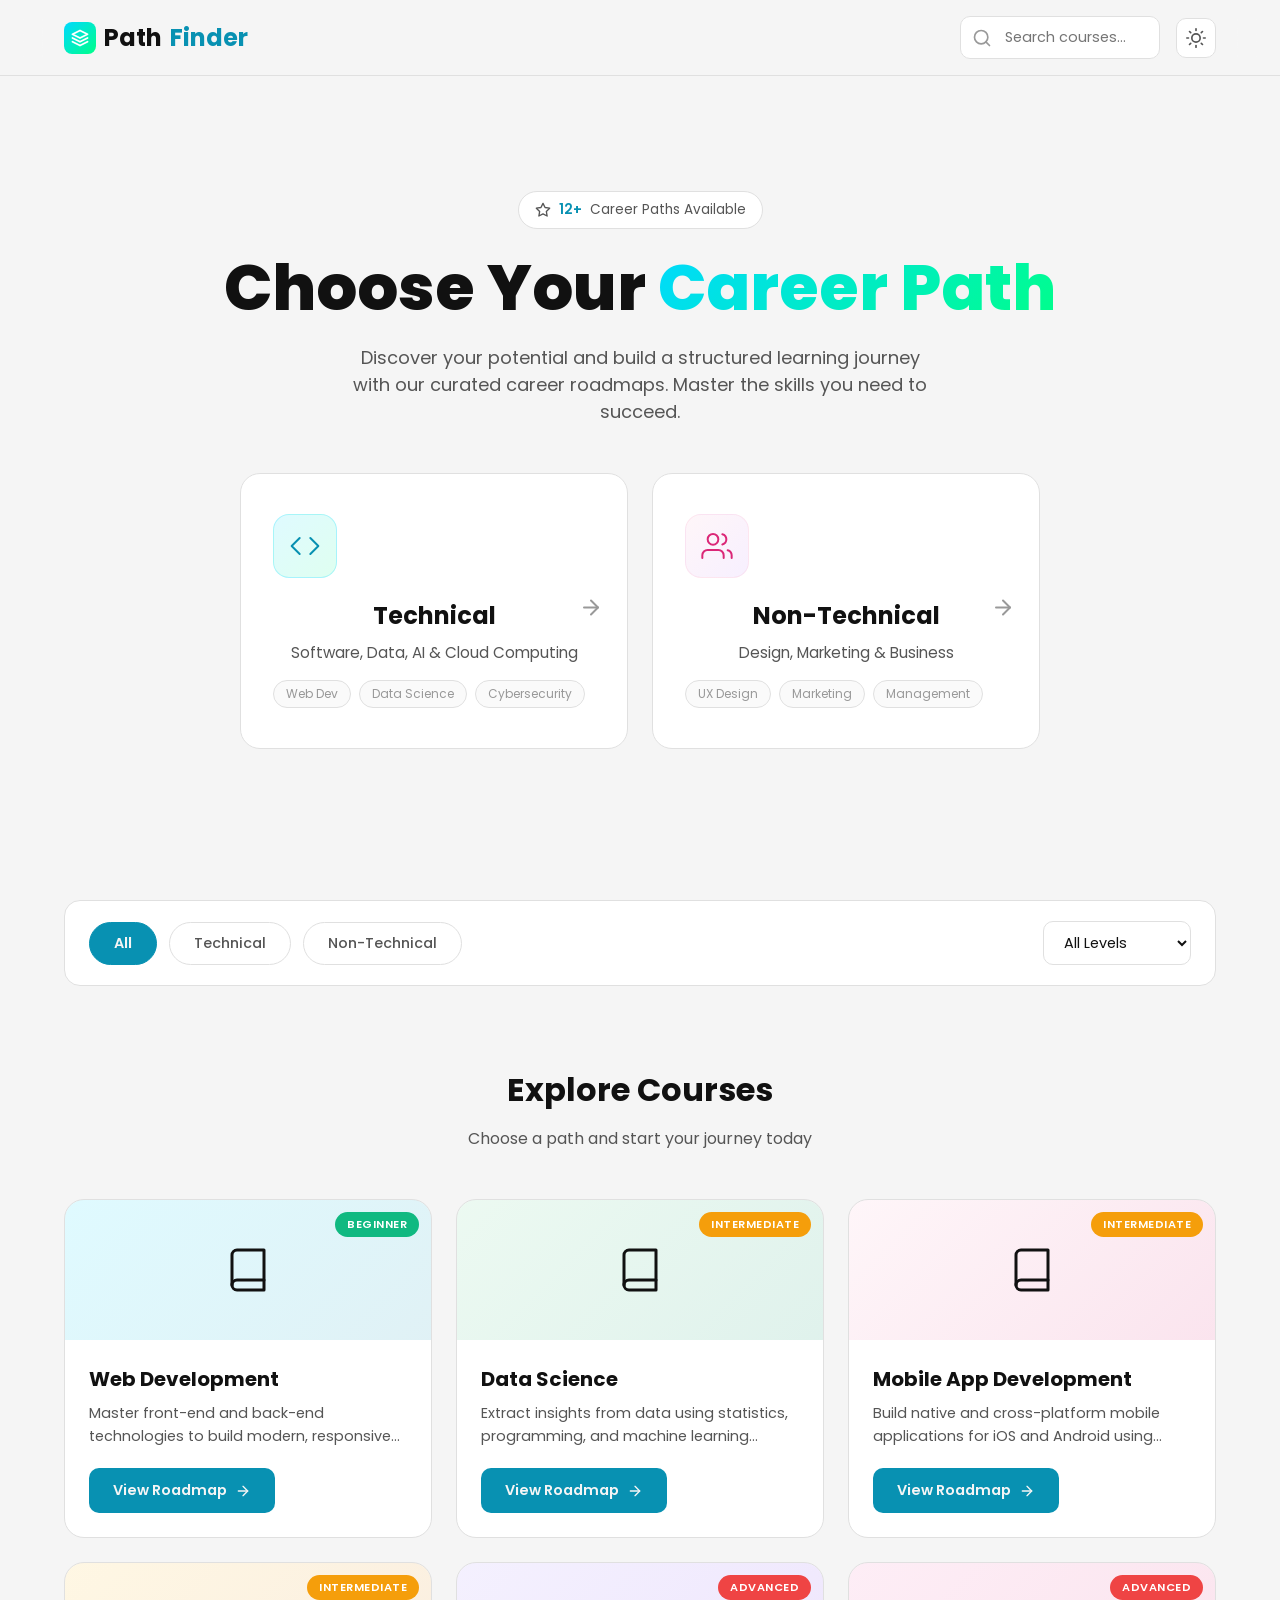
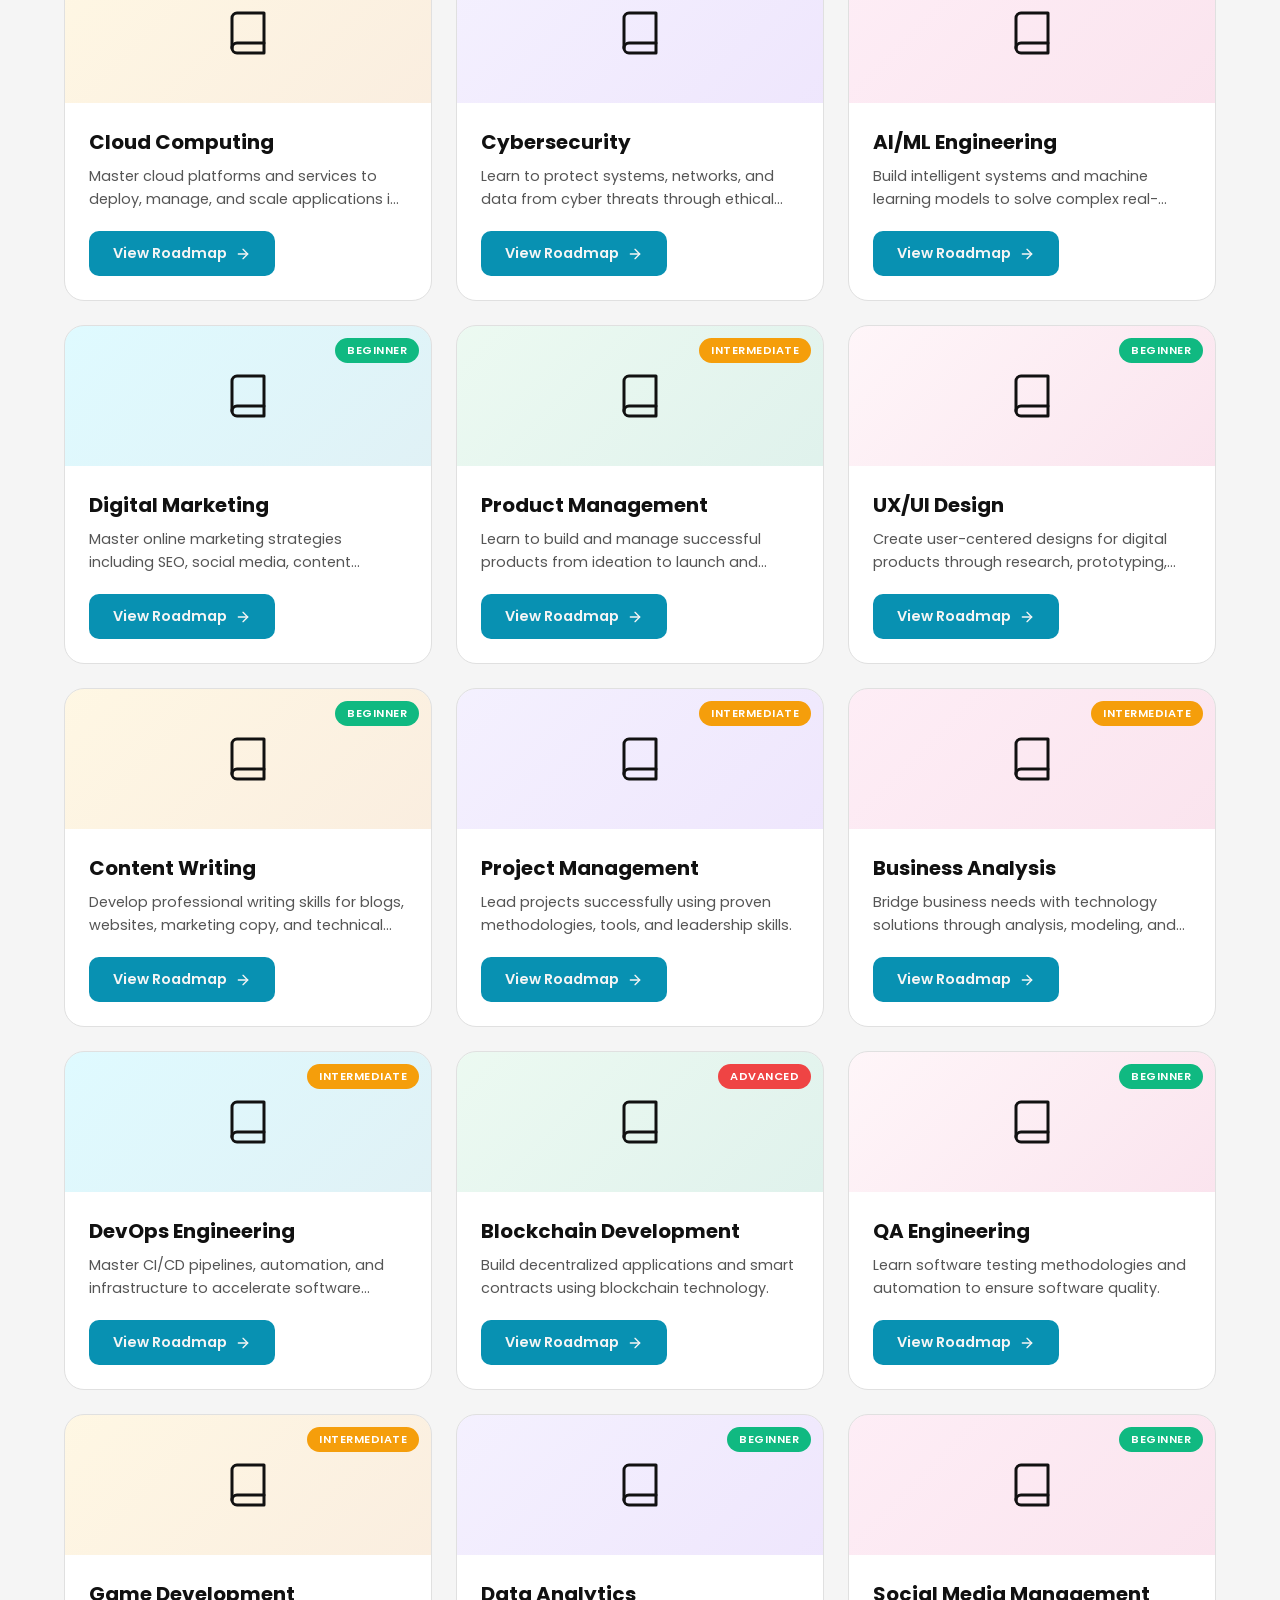
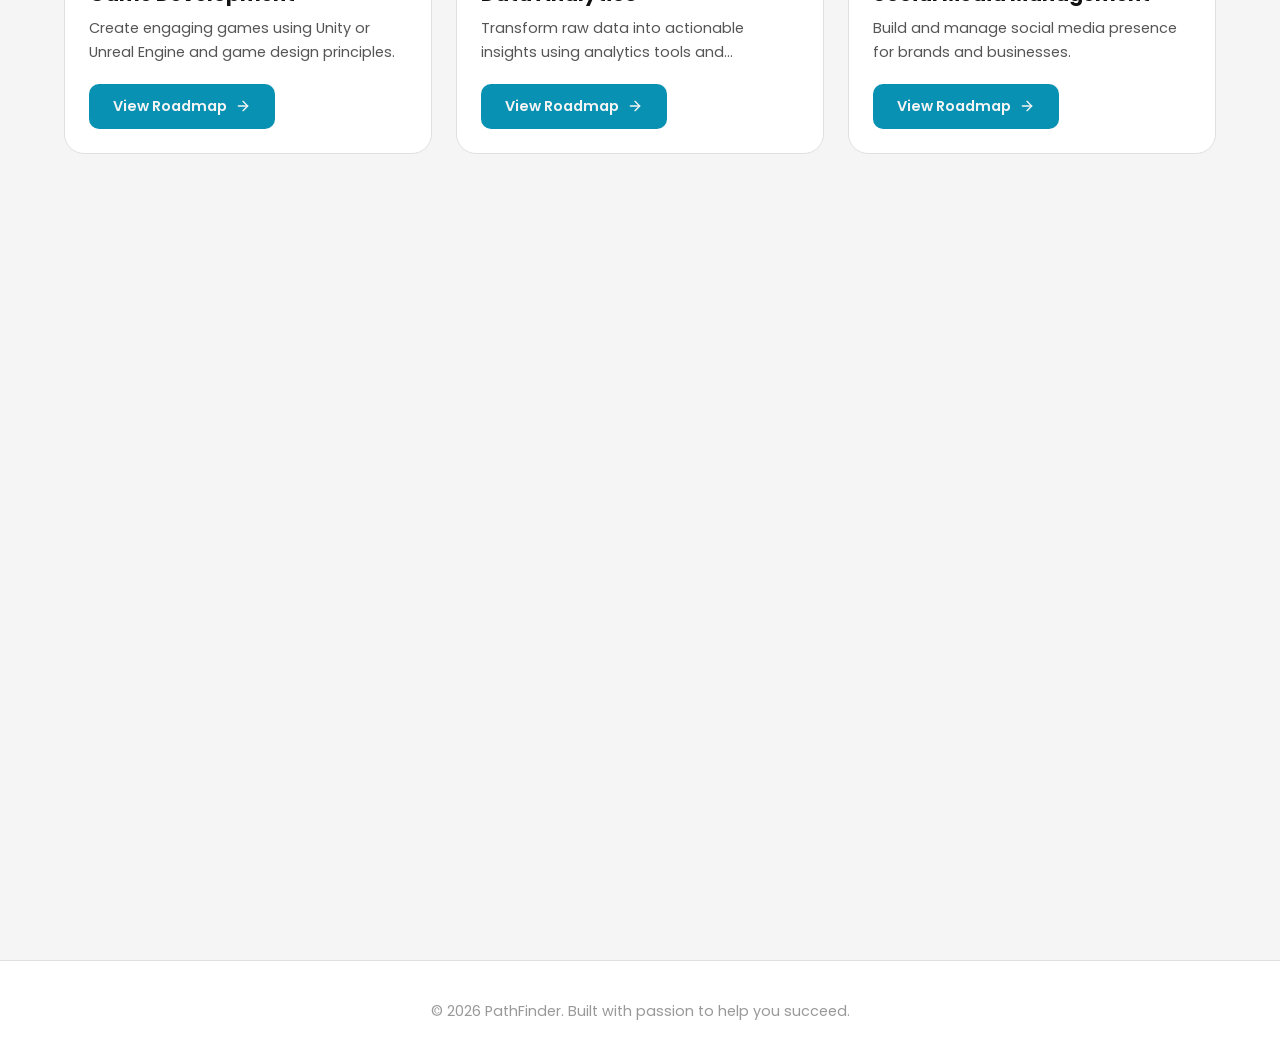
==== index.html @ 1a516f7c "upload index project" ====
<!DOCTYPE html>
<html lang="en">
<head>
    <meta charset="UTF-8">
    <meta name="viewport" content="width=device-width, initial-scale=1.0">
    <title>PathFinder - Choose Your Career Path</title>
    <link rel="preconnect" href="https://fonts.googleapis.com">
    <link rel="preconnect" href="https://fonts.gstatic.com" crossorigin>
    <link href="https://fonts.googleapis.com/css2?family=Poppins:wght@300;400;500;600;700;800&display=swap" rel="stylesheet">
    <link rel="stylesheet" href="style.css">
</head>
<body>
    <!-- Navigation -->
    <nav class="navbar" id="navbar">
        <div class="nav-container">
            <a href="index.html" class="logo">
                <div class="logo-icon">
                    <svg xmlns="http://www.w3.org/2000/svg" width="18" height="18" viewBox="0 0 24 24" fill="none" stroke="white" stroke-width="2.5" stroke-linecap="round" stroke-linejoin="round"><polygon points="12 2 2 7 12 12 22 7 12 2"></polygon><polyline points="2 17 12 22 22 17"></polyline><polyline points="2 12 12 17 22 12"></polyline></svg>
                </div>
                Path<span class="logo-highlight">Finder</span>
            </a>
            <div class="nav-controls">
                <div class="search-wrapper">
                    <svg class="search-icon" xmlns="http://www.w3.org/2000/svg" width="20" height="20" viewBox="0 0 24 24" fill="none" stroke="currentColor" stroke-width="2" stroke-linecap="round" stroke-linejoin="round"><circle cx="11" cy="11" r="8"></circle><line x1="21" y1="21" x2="16.65" y2="16.65"></line></svg>
                    <input type="text" id="searchInput" class="search-input" placeholder="Search courses...">
                </div>
                <button class="theme-toggle" id="themeToggle" aria-label="Toggle theme">
                    <svg class="sun-icon" xmlns="http://www.w3.org/2000/svg" width="20" height="20" viewBox="0 0 24 24" fill="none" stroke="currentColor" stroke-width="2" stroke-linecap="round" stroke-linejoin="round"><circle cx="12" cy="12" r="5"></circle><line x1="12" y1="1" x2="12" y2="3"></line><line x1="12" y1="21" x2="12" y2="23"></line><line x1="4.22" y1="4.22" x2="5.64" y2="5.64"></line><line x1="18.36" y1="18.36" x2="19.78" y2="19.78"></line><line x1="1" y1="12" x2="3" y2="12"></line><line x1="21" y1="12" x2="23" y2="12"></line><line x1="4.22" y1="19.78" x2="5.64" y2="18.36"></line><line x1="18.36" y1="5.64" x2="19.78" y2="4.22"></line></svg>
                    <svg class="moon-icon" xmlns="http://www.w3.org/2000/svg" width="20" height="20" viewBox="0 0 24 24" fill="none" stroke="currentColor" stroke-width="2" stroke-linecap="round" stroke-linejoin="round"><path d="M21 12.79A9 9 0 1 1 11.21 3 7 7 0 0 0 21 12.79z"></path></svg>
                </button>
            </div>
        </div>
    </nav>

    <!-- Hero Section -->
    <section class="hero" id="hero">
        <div class="hero-content">
            <div class="hero-badge">
                <svg xmlns="http://www.w3.org/2000/svg" width="16" height="16" viewBox="0 0 24 24" fill="none" stroke="currentColor" stroke-width="2" stroke-linecap="round" stroke-linejoin="round"><polygon points="12 2 15.09 8.26 22 9.27 17 14.14 18.18 21.02 12 17.77 5.82 21.02 7 14.14 2 9.27 8.91 8.26 12 2"></polygon></svg>
                <span>12+</span> Career Paths Available
            </div>
            <h1 class="hero-title">Choose Your <span class="title-gradient">Career Path</span></h1>
            <p class="hero-subtitle">Discover your potential and build a structured learning journey with our curated career roadmaps. Master the skills you need to succeed.</p>
            <div class="category-cards">
                <a href="technical.html" class="category-card technical" data-category="technical">
                    <div class="card-icon">
                        <svg xmlns="http://www.w3.org/2000/svg" width="32" height="32" viewBox="0 0 24 24" fill="none" stroke="currentColor" stroke-width="1.5" stroke-linecap="round" stroke-linejoin="round"><polyline points="16 18 22 12 16 6"></polyline><polyline points="8 6 2 12 8 18"></polyline></svg>
                    </div>
                    <h2>Technical</h2>
                    <p>Software, Data, AI & Cloud Computing</p>
                    <div class="card-tags">
                        <span class="card-tag">Web Dev</span>
                        <span class="card-tag">Data Science</span>
                        <span class="card-tag">Cybersecurity</span>
                    </div>
                    <div class="card-arrow">
                        <svg xmlns="http://www.w3.org/2000/svg" width="24" height="24" viewBox="0 0 24 24" fill="none" stroke="currentColor" stroke-width="2" stroke-linecap="round" stroke-linejoin="round"><line x1="5" y1="12" x2="19" y2="12"></line><polyline points="12 5 19 12 12 19"></polyline></svg>
                    </div>
                </a>
                <a href="non-technical.html" class="category-card non-technical" data-category="non-technical">
                    <div class="card-icon">
                        <svg xmlns="http://www.w3.org/2000/svg" width="32" height="32" viewBox="0 0 24 24" fill="none" stroke="currentColor" stroke-width="1.5" stroke-linecap="round" stroke-linejoin="round"><path d="M17 21v-2a4 4 0 0 0-4-4H5a4 4 0 0 0-4 4v2"></path><circle cx="9" cy="7" r="4"></circle><path d="M23 21v-2a4 4 0 0 0-3-3.87"></path><path d="M16 3.13a4 4 0 0 1 0 7.75"></path></svg>
                    </div>
                    <h2>Non-Technical</h2>
                    <p>Design, Marketing & Business</p>
                    <div class="card-tags">
                        <span class="card-tag">UX Design</span>
                        <span class="card-tag">Marketing</span>
                        <span class="card-tag">Management</span>
                    </div>
                    <div class="card-arrow">
                        <svg xmlns="http://www.w3.org/2000/svg" width="24" height="24" viewBox="0 0 24 24" fill="none" stroke="currentColor" stroke-width="2" stroke-linecap="round" stroke-linejoin="round"><line x1="5" y1="12" x2="19" y2="12"></line><polyline points="12 5 19 12 12 19"></polyline></svg>
                    </div>
                </a>
            </div>
        </div>
        <div class="hero-shapes">
            <div class="shape shape-1"></div>
            <div class="shape shape-2"></div>
            <div class="shape shape-3"></div>
        </div>
    </section>

    <!-- Filter Section -->
    <section class="filters" id="filters">
        <div class="filters-container">
            <div class="filter-pills">
                <button class="filter-pill active" data-filter="all">All</button>
                <button class="filter-pill" data-filter="technical">Technical</button>
                <button class="filter-pill" data-filter="non-technical">Non-Technical</button>
            </div>
            <div class="difficulty-filter">
                <select id="difficultyFilter" class="difficulty-select">
                    <option value="all">All Levels</option>
                    <option value="Beginner">Beginner</option>
                    <option value="Intermediate">Intermediate</option>
                    <option value="Advanced">Advanced</option>
                </select>
            </div>
        </div>
    </section>

    <!-- Course Section -->
    <section class="courses" id="courses">
        <div class="section-header">
            <h2 class="section-title">Explore Courses</h2>
            <p class="section-subtitle">Choose a path and start your journey today</p>
        </div>
        <div class="courses-grid" id="coursesGrid">
            <!-- Courses will be dynamically inserted here -->
        </div>
        <div class="no-results" id="noResults" style="display: none;">
            <svg xmlns="http://www.w3.org/2000/svg" width="64" height="64" viewBox="0 0 24 24" fill="none" stroke="currentColor" stroke-width="1" stroke-linecap="round" stroke-linejoin="round"><circle cx="11" cy="11" r="8"></circle><line x1="21" y1="21" x2="16.65" y2="16.65"></line><line x1="8" y1="11" x2="14" y2="11"></line></svg>
            <p>No courses found matching your criteria</p>
        </div>
    </section>

    <!-- Skills Tree Section -->
    <section class="skills-tree-section" id="skillsTreeSection" style="display: none;">
        <!-- Skills tree will be dynamically inserted here -->
    </section>

    <!-- Roadmap Section -->
    <section class="roadmap" id="roadmap" style="display: none;">
        <div class="roadmap-header">
            <button class="back-button" id="backToCourses">
                <svg xmlns="http://www.w3.org/2000/svg" width="20" height="20" viewBox="0 0 24 24" fill="none" stroke="currentColor" stroke-width="2" stroke-linecap="round" stroke-linejoin="round"><line x1="19" y1="12" x2="5" y2="12"></line><polyline points="12 19 5 12 12 5"></polyline></svg>
                Back to Courses
            </button>
            <div class="roadmap-course-info">
                <h2 class="roadmap-title" id="roadmapTitle">Course Roadmap</h2>
                <span class="roadmap-difficulty" id="roadmapDifficulty">Beginner</span>
            </div>
        </div>
        
        <div class="progress-container">
            <div class="progress-info">
                <span>Your Progress</span>
                <span class="progress-percent" id="progressPercent">0%</span>
            </div>
            <div class="progress-bar">
                <div class="progress-fill" id="progressFill"></div>
            </div>
        </div>

        <div class="timeline" id="timeline">
            <!-- Roadmap steps will be dynamically inserted here -->
        </div>
    </section>

    <!-- Footer -->
    <footer class="footer">
        <div class="footer-content">
            <p>&copy; 2026 PathFinder. Built with passion to help you succeed.</p>
        </div>
    </footer>

    <script src="script.js"></script>
</body>
</html>
---- style.css ----
/* ================================
   PathFinder - MERN Developer Style
   ================================ */

:root {
    --bg-dark: #0a0a0a;
    --bg-card: #141414;
    --bg-elevated: #1a1a1a;
    --border: #2a2a2a;
    --border-hover: #3a3a3a;
    --primary: #00d9ff;
    --primary-dim: #00d9ff20;
    --secondary: #68d391;
    --accent: #fbb6ce;
    --text-primary: #ffffff;
    --text-secondary: #a0a0a0;
    --text-muted: #666666;
    --gradient-1: linear-gradient(135deg, #00d9ff, #00ff88);
    --gradient-2: linear-gradient(135deg, #68d391, #00d9ff);
    --gradient-3: linear-gradient(135deg, #fbb6ce, #c084fc);
    --shadow: rgba(0, 0, 0, 0.4);
    --glow: 0 0 30px rgba(0, 217, 255, 0.3);
}

[data-theme="light"] {
    --bg-dark: #f5f5f5;
    --bg-card: #ffffff;
    --bg-elevated: #fafafa;
    --border: #e0e0e0;
    --border-hover: #d0d0d0;
    --primary: #0891b2;
    --primary-dim: #0891b2020;
    --secondary: #059669;
    --accent: #db2777;
    --text-primary: #111111;
    --text-secondary: #555555;
    --text-muted: #999999;
    --shadow: rgba(0, 0, 0, 0.1);
    --glow: 0 0 30px rgba(8, 145, 178, 0.2);
}

* {
    margin: 0;
    padding: 0;
    box-sizing: border-box;
}

html {
    scroll-behavior: smooth;
}

body {
    font-family: 'Poppins', -apple-system, BlinkMacSystemFont, sans-serif;
    background: var(--bg-dark);
    color: var(--text-primary);
    min-height: 100vh;
    transition: all 0.3s ease;
    overflow-x: hidden;
}

/* ================================
   Navigation
   ================================ */

.navbar {
    position: fixed;
    top: 0;
    left: 0;
    right: 0;
    z-index: 1000;
    padding: 16px 0;
    background: rgba(10, 10, 10, 0.8);
    backdrop-filter: blur(20px);
    border-bottom: 1px solid var(--border);
    transition: all 0.3s ease;
}

[data-theme="light"] .navbar {
    background: rgba(245, 245, 245, 0.9);
}

.nav-container {
    max-width: 1200px;
    margin: 0 auto;
    padding: 0 24px;
    display: flex;
    justify-content: space-between;
    align-items: center;
}

.logo {
    font-size: 1.5rem;
    font-weight: 700;
    text-decoration: none;
    color: var(--text-primary);
    display: flex;
    align-items: center;
    gap: 8px;
}

.logo-icon {
    width: 32px;
    height: 32px;
    background: var(--gradient-1);
    border-radius: 8px;
    display: flex;
    align-items: center;
    justify-content: center;
}

.logo-highlight {
    color: var(--primary);
}

.nav-controls {
    display: flex;
    align-items: center;
    gap: 16px;
}

.search-wrapper {
    position: relative;
    display: none;
}

.search-icon {
    position: absolute;
    left: 12px;
    top: 50%;
    transform: translateY(-50%);
    color: var(--text-muted);
}

.search-input {
    padding: 10px 16px 10px 44px;
    border: 1px solid var(--border);
    border-radius: 10px;
    background: var(--bg-card);
    color: var(--text-primary);
    font-family: inherit;
    font-size: 0.9rem;
    width: 200px;
    transition: all 0.3s ease;
}

.search-input:focus {
    outline: none;
    border-color: var(--primary);
    box-shadow: 0 0 0 3px var(--primary-dim);
}

.theme-toggle {
    width: 40px;
    height: 40px;
    border-radius: 10px;
    border: 1px solid var(--border);
    background: var(--bg-card);
    cursor: pointer;
    display: flex;
    align-items: center;
    justify-content: center;
    transition: all 0.3s ease;
    color: var(--text-secondary);
}

.theme-toggle:hover {
    border-color: var(--primary);
    color: var(--primary);
    transform: scale(1.05);
}

.sun-icon { display: block; }
.moon-icon { display: none; }

[data-theme="dark"] .sun-icon { display: none; }
[data-theme="dark"] .moon-icon { display: block; }

@media (min-width: 768px) {
    .search-wrapper { display: block; }
}

/* ================================
   Hero Section
   ================================ */

.hero {
    min-height: 100vh;
    display: flex;
    align-items: center;
    justify-content: center;
    padding: 120px 24px 80px;
    position: relative;
    overflow: hidden;
}

.hero::before {
    content: '';
    position: absolute;
    top: 0;
    left: 50%;
    transform: translateX(-50%);
    width: 800px;
    height: 800px;
    background: radial-gradient(circle, var(--primary-dim) 0%, transparent 70%);
    pointer-events: none;
}

.hero-content {
    text-align: center;
    max-width: 900px;
    z-index: 1;
}

.hero-badge {
    display: inline-flex;
    align-items: center;
    gap: 8px;
    padding: 8px 16px;
    background: var(--bg-card);
    border: 1px solid var(--border);
    border-radius: 50px;
    font-size: 0.85rem;
    color: var(--text-secondary);
    margin-bottom: 24px;
    animation: fadeInDown 0.6s ease;
}

.hero-badge span {
    color: var(--primary);
    font-weight: 600;
}

.hero-title {
    font-size: clamp(2.5rem, 6vw, 4rem);
    font-weight: 800;
    margin-bottom: 20px;
    line-height: 1.1;
    animation: fadeInUp 0.6s ease 0.1s both;
}

.hero-title .title-gradient {
    background: var(--gradient-1);
    -webkit-background-clip: text;
    -webkit-text-fill-color: transparent;
    background-clip: text;
}

.hero-subtitle {
    font-size: 1.125rem;
    color: var(--text-secondary);
    margin-bottom: 48px;
    max-width: 600px;
    margin-left: auto;
    margin-right: auto;
    animation: fadeInUp 0.6s ease 0.2s both;
}

.category-cards {
    display: grid;
    grid-template-columns: 1fr;
    gap: 24px;
    max-width: 800px;
    margin: 0 auto;
    animation: fadeInUp 0.6s ease 0.3s both;
}

.category-card {
    position: relative;
    padding: 40px 32px;
    border-radius: 20px;
    background: var(--bg-card);
    border: 1px solid var(--border);
    text-decoration: none;
    display: block;
    transition: all 0.4s cubic-bezier(0.175, 0.885, 0.32, 1.275);
    overflow: hidden;
}

.category-card::before {
    content: '';
    position: absolute;
    inset: 0;
    background: linear-gradient(135deg, var(--primary-dim), transparent);
    opacity: 0;
    transition: opacity 0.3s ease;
}

.category-card:hover::before {
    opacity: 1;
}

.category-card:hover {
    transform: translateY(-8px);
    border-color: var(--primary);
    box-shadow: var(--glow);
}

.card-icon {
    width: 64px;
    height: 64px;
    border-radius: 16px;
    display: flex;
    align-items: center;
    justify-content: center;
    margin-bottom: 20px;
    transition: transform 0.3s ease;
}

.category-card:hover .card-icon {
    transform: scale(1.1);
}

.category-card.technical .card-icon {
    background: linear-gradient(135deg, #00d9ff20, #00ff8820);
    color: var(--primary);
    border: 1px solid #00d9ff40;
}

.category-card.non-technical .card-icon {
    background: linear-gradient(135deg, #fbb6ce20, #c084fc20);
    color: var(--accent);
    border: 1px solid #fbb6ce40;
}

.category-card h2 {
    font-size: 1.5rem;
    font-weight: 700;
    margin-bottom: 8px;
    color: var(--text-primary);
}

.category-card p {
    color: var(--text-secondary);
    font-size: 0.95rem;
    margin-bottom: 16px;
}

.card-tags {
    display: flex;
    flex-wrap: wrap;
    gap: 8px;
}

.card-tag {
    padding: 4px 12px;
    background: var(--bg-elevated);
    border: 1px solid var(--border);
    border-radius: 50px;
    font-size: 0.75rem;
    color: var(--text-muted);
}

.card-arrow {
    position: absolute;
    right: 24px;
    top: 50%;
    transform: translateY(-50%);
    color: var(--text-muted);
    transition: all 0.3s ease;
}

.category-card:hover .card-arrow {
    transform: translateY(-50%) translateX(8px);
    color: var(--primary);
}

@media (min-width: 768px) {
    .category-cards {
        grid-template-columns: 1fr 1fr;
    }
}

/* ================================
   Filters Section
   ================================ */

.filters {
    padding: 0 24px 40px;
    max-width: 1200px;
    margin: 0 auto;
}

.filters-container {
    display: flex;
    flex-direction: column;
    gap: 16px;
    justify-content: space-between;
    align-items: center;
    background: var(--bg-card);
    padding: 20px 24px;
    border-radius: 16px;
    border: 1px solid var(--border);
}

.filter-pills {
    display: flex;
    gap: 12px;
    flex-wrap: wrap;
    justify-content: center;
}

.filter-pill {
    padding: 10px 24px;
    border-radius: 50px;
    border: 1px solid var(--border);
    background: transparent;
    color: var(--text-secondary);
    font-family: inherit;
    font-size: 0.9rem;
    font-weight: 500;
    cursor: pointer;
    transition: all 0.3s ease;
}

.filter-pill:hover {
    border-color: var(--primary);
    color: var(--primary);
}

.filter-pill.active {
    background: var(--primary);
    color: var(--bg-dark);
    border-color: var(--primary);
    font-weight: 600;
}

.difficulty-select {
    padding: 10px 16px;
    border-radius: 10px;
    border: 1px solid var(--border);
    background: var(--bg-card);
    color: var(--text-primary);
    font-family: inherit;
    font-size: 0.9rem;
    cursor: pointer;
    transition: all 0.3s ease;
}

.difficulty-select:focus {
    outline: none;
    border-color: var(--primary);
}

@media (min-width: 768px) {
    .filters-container {
        flex-direction: row;
    }
}

/* ================================
   Course Section
   ================================ */

.courses {
    padding: 40px 24px 80px;
    max-width: 1200px;
    margin: 0 auto;
}

.section-header {
    text-align: center;
    margin-bottom: 48px;
}

.section-title {
    font-size: 2rem;
    font-weight: 700;
    margin-bottom: 12px;
}

.section-subtitle {
    color: var(--text-secondary);
}

.courses-grid {
    display: grid;
    grid-template-columns: 1fr;
    gap: 24px;
}

.course-card {
    background: var(--bg-card);
    border: 1px solid var(--border);
    border-radius: 20px;
    overflow: hidden;
    transition: all 0.4s cubic-bezier(0.175, 0.885, 0.32, 1.275);
    cursor: pointer;
    opacity: 0;
    transform: translateY(30px);
}

.course-card.visible {
    opacity: 1;
    transform: translateY(0);
}

.course-card:hover {
    transform: translateY(-8px);
    border-color: var(--primary);
    box-shadow: var(--glow);
}

.course-image {
    height: 140px;
    position: relative;
    overflow: hidden;
}

.course-image-placeholder {
    width: 100%;
    height: 100%;
    display: flex;
    align-items: center;
    justify-content: center;
    transition: transform 0.5s ease;
}

.course-card:hover .course-image-placeholder {
    transform: scale(1.1);
}

.course-card:nth-child(6n+1) .course-image-placeholder {
    background: linear-gradient(135deg, #00d9ff20, #0891b220);
}

.course-card:nth-child(6n+2) .course-image-placeholder {
    background: linear-gradient(135deg, #68d39120, #05966920);
}

.course-card:nth-child(6n+3) .course-image-placeholder {
    background: linear-gradient(135deg, #fbb6ce20, #db277720);
}

.course-card:nth-child(6n+4) .course-image-placeholder {
    background: linear-gradient(135deg, #fbbf2420, #d9770620);
}

.course-card:nth-child(6n+5) .course-image-placeholder {
    background: linear-gradient(135deg, #a78bfa20, #7c3aed20);
}

.course-card:nth-child(6n) .course-image-placeholder {
    background: linear-gradient(135deg, #f472b620, #db277720);
}

.difficulty-badge {
    position: absolute;
    top: 12px;
    right: 12px;
    padding: 4px 12px;
    border-radius: 50px;
    font-size: 0.7rem;
    font-weight: 600;
    text-transform: uppercase;
    letter-spacing: 0.5px;
    backdrop-filter: blur(8px);
}

.difficulty-badge.Beginner {
    background: #10b981;
    color: white;
}

.difficulty-badge.Intermediate {
    background: #f59e0b;
    color: white;
}

.difficulty-badge.Advanced {
    background: #ef4444;
    color: white;
}

.course-content {
    padding: 24px;
}

.course-title {
    font-size: 1.25rem;
    font-weight: 700;
    margin-bottom: 8px;
}

.course-description {
    color: var(--text-secondary);
    font-size: 0.9rem;
    line-height: 1.6;
    margin-bottom: 20px;
    display: -webkit-box;
    -webkit-line-clamp: 2;
    -webkit-box-orient: vertical;
    overflow: hidden;
}

.view-roadmap-btn {
    display: inline-flex;
    align-items: center;
    gap: 8px;
    padding: 12px 24px;
    border-radius: 10px;
    background: var(--primary);
    color: var(--bg-dark);
    font-family: inherit;
    font-size: 0.9rem;
    font-weight: 600;
    border: none;
    cursor: pointer;
    transition: all 0.3s ease;
}

.view-roadmap-btn:hover {
    transform: scale(1.05);
    box-shadow: var(--glow);
}

@media (min-width: 640px) {
    .courses-grid {
        grid-template-columns: repeat(2, 1fr);
    }
}

@media (min-width: 1024px) {
    .courses-grid {
        grid-template-columns: repeat(3, 1fr);
    }
}

.no-results {
    text-align: center;
    padding: 60px 20px;
    color: var(--text-secondary);
}

.no-results svg {
    margin-bottom: 16px;
    opacity: 0.5;
}

/* ================================
   Skills Tree Section
   ================================ */

.skills-tree-section {
    padding: 40px 24px;
    max-width: 900px;
    margin: 0 auto;
}

.skills-tree-header {
    text-align: center;
    margin-bottom: 32px;
}

.skills-tree-title {
    font-size: 1.5rem;
    font-weight: 700;
    margin-bottom: 8px;
    display: flex;
    align-items: center;
    justify-content: center;
    gap: 12px;
}

.skills-tree-title svg {
    color: var(--primary);
}

.skills-tree-subtitle {
    color: var(--text-secondary);
    font-size: 0.9rem;
}

.skills-tree {
    display: flex;
    flex-direction: column;
    align-items: center;
    gap: 0;
}

.skill-node {
    display: flex;
    align-items: center;
    gap: 16px;
    position: relative;
}

.skill-node:not(:last-child)::after {
    content: '';
    position: absolute;
    left: 50%;
    bottom: -20px;
    width: 2px;
    height: 20px;
    background: var(--border);
}

.skill-level {
    display: flex;
    flex-direction: column;
    align-items: center;
}

.level-label {
    font-size: 0.7rem;
    color: var(--text-muted);
    text-transform: uppercase;
    letter-spacing: 1px;
    margin-bottom: 8px;
}

.skill-badges {
    display: flex;
    flex-wrap: wrap;
    gap: 8px;
    justify-content: center;
}

.skill-badge {
    padding: 8px 16px;
    border-radius: 8px;
    background: var(--bg-card);
    border: 1px solid var(--border);
    font-size: 0.85rem;
    color: var(--text-primary);
    transition: all 0.3s ease;
    cursor: default;
}

.skill-badge:hover {
    border-color: var(--primary);
    transform: translateY(-2px);
}

.skill-badge.core {
    background: linear-gradient(135deg, #00d9ff20, #00ff8820);
    border-color: #00d9ff40;
    color: var(--primary);
}

.skill-badge.tools {
    background: linear-gradient(135deg, #68d39120, #05966920);
    border-color: #68d39140;
    color: var(--secondary);
}

.skill-badge.optional {
    background: linear-gradient(135deg, #fbb6ce20, #c084fc20);
    border-color: #fbb6ce40;
    color: var(--accent);
}

/* ================================
   Roadmap Section
   ================================ */

.roadmap {
    padding: 40px 24px 80px;
    max-width: 900px;
    margin: 0 auto;
}

.roadmap-header {
    display: flex;
    flex-direction: column;
    gap: 16px;
    margin-bottom: 32px;
}

.back-button {
    display: inline-flex;
    align-items: center;
    gap: 8px;
    padding: 10px 20px;
    border-radius: 10px;
    border: 1px solid var(--border);
    background: var(--bg-card);
    color: var(--text-secondary);
    font-family: inherit;
    font-size: 0.9rem;
    cursor: pointer;
    transition: all 0.3s ease;
    width: fit-content;
}

.back-button:hover {
    border-color: var(--primary);
    color: var(--primary);
}

.roadmap-course-info {
    display: flex;
    align-items: center;
    gap: 16px;
    flex-wrap: wrap;
}

.roadmap-title {
    font-size: 1.75rem;
    font-weight: 700;
}

.roadmap-difficulty {
    padding: 4px 12px;
    border-radius: 50px;
    font-size: 0.7rem;
    font-weight: 600;
    text-transform: uppercase;
}

.progress-container {
    background: var(--bg-card);
    border: 1px solid var(--border);
    border-radius: 16px;
    padding: 20px 24px;
    margin-bottom: 48px;
}

.progress-info {
    display: flex;
    justify-content: space-between;
    margin-bottom: 12px;
    font-weight: 500;
}

.progress-percent {
    color: var(--primary);
    font-weight: 600;
}

.progress-bar {
    height: 8px;
    background: var(--bg-elevated);
    border-radius: 50px;
    overflow: hidden;
}

.progress-fill {
    height: 100%;
    background: var(--gradient-1);
    border-radius: 50px;
    width: 0%;
    transition: width 0.5s cubic-bezier(0.175, 0.885, 0.32, 1.275);
}

.timeline {
    position: relative;
    padding-left: 40px;
}

.timeline::before {
    content: '';
    position: absolute;
    left: 15px;
    top: 0;
    bottom: 0;
    width: 2px;
    background: linear-gradient(to bottom, var(--primary), var(--secondary));
    border-radius: 2px;
}

.timeline-item {
    position: relative;
    margin-bottom: 40px;
    opacity: 0;
    transform: translateX(-20px);
}

.timeline-item.visible {
    opacity: 1;
    transform: translateX(0);
    transition: all 0.5s ease;
}

.timeline-item:last-child {
    margin-bottom: 0;
}

.timeline-node {
    position: absolute;
    left: -40px;
    top: 24px;
    width: 32px;
    height: 32px;
    border-radius: 50%;
    background: var(--bg-card);
    border: 2px solid var(--primary);
    display: flex;
    align-items: center;
    justify-content: center;
    font-weight: 600;
    font-size: 0.85rem;
    color: var(--primary);
    z-index: 1;
}

.timeline-item.completed .timeline-node {
    background: var(--primary);
    color: var(--bg-dark);
}

.timeline-content {
    background: var(--bg-card);
    border: 1px solid var(--border);
    border-radius: 20px;
    padding: 24px;
    transition: all 0.3s ease;
}

.timeline-content:hover {
    border-color: var(--primary);
    box-shadow: var(--glow);
}

.timeline-header {
    display: flex;
    justify-content: space-between;
    align-items: flex-start;
    margin-bottom: 16px;
    flex-wrap: wrap;
    gap: 12px;
}

.timeline-step-title {
    font-size: 1.25rem;
    font-weight: 600;
}

.timeline-duration {
    padding: 4px 12px;
    border-radius: 50px;
    background: var(--bg-elevated);
    color: var(--text-secondary);
    font-size: 0.8rem;
}

.timeline-description {
    color: var(--text-secondary);
    font-size: 0.95rem;
    line-height: 1.7;
    margin-bottom: 20px;
}

.timeline-video {
    margin-bottom: 20px;
    border-radius: 12px;
    overflow: hidden;
    aspect-ratio: 16/9;
    background: #000;
}

.timeline-video iframe {
    width: 100%;
    height: 100%;
    border: none;
}

.timeline-checkbox {
    display: flex;
    align-items: center;
    gap: 12px;
    cursor: pointer;
}

.checkbox-input {
    display: none;
}

.checkbox-custom {
    width: 24px;
    height: 24px;
    border: 2px solid var(--border);
    border-radius: 6px;
    display: flex;
    align-items: center;
    justify-content: center;
    transition: all 0.3s ease;
    flex-shrink: 0;
}

.checkbox-input:checked + .checkbox-custom {
    background: var(--primary);
    border-color: var(--primary);
    animation: bounce 0.3s ease;
}

.checkbox-custom svg {
    opacity: 0;
    color: var(--bg-dark);
    transition: opacity 0.2s ease;
}

.checkbox-input:checked + .checkbox-custom svg {
    opacity: 1;
}

.checkbox-label {
    font-size: 0.95rem;
    color: var(--text-secondary);
    transition: color 0.3s ease;
}

.checkbox-input:checked ~ .checkbox-label {
    color: var(--primary);
    text-decoration: line-through;
}

@keyframes bounce {
    0%, 100% { transform: scale(1); }
    50% { transform: scale(1.2); }
}

@keyframes fadeInUp {
    from {
        opacity: 0;
        transform: translateY(30px);
    }
    to {
        opacity: 1;
        transform: translateY(0);
    }
}

@keyframes fadeInDown {
    from {
        opacity: 0;
        transform: translateY(-20px);
    }
    to {
        opacity: 1;
        transform: translateY(0);
    }
}

/* ================================
   Footer
   ================================ */

.footer {
    padding: 40px 24px;
    text-align: center;
    border-top: 1px solid var(--border);
    background: var(--bg-card);
}

.footer-content p {
    color: var(--text-muted);
    font-size: 0.9rem;
}

/* ================================
   Page Header (category pages)
   ================================ */

.page-header {
    min-height: 40vh;
    display: flex;
    align-items: center;
    justify-content: center;
    padding: 120px 24px 60px;
    position: relative;
    overflow: hidden;
}

.page-header::before {
    content: '';
    position: absolute;
    top: 0;
    left: 50%;
    transform: translateX(-50%);
    width: 600px;
    height: 600px;
    background: radial-gradient(circle, var(--primary-dim) 0%, transparent 70%);
    pointer-events: none;
}

.page-header-content {
    text-align: center;
    max-width: 600px;
    z-index: 1;
}

.back-link {
    display: inline-flex;
    align-items: center;
    gap: 8px;
    color: var(--text-secondary);
    text-decoration: none;
    font-size: 0.9rem;
    margin-bottom: 24px;
    transition: color 0.3s ease;
}

.back-link:hover {
    color: var(--primary);
}

.page-title {
    font-size: 2.5rem;
    font-weight: 800;
    margin-bottom: 16px;
}

.page-title .title-gradient {
    background: var(--gradient-1);
    -webkit-background-clip: text;
    -webkit-text-fill-color: transparent;
    background-clip: text;
}

.page-subtitle {
    font-size: 1rem;
    color: var(--text-secondary);
}

/* ================================
   Responsive
   ================================ */

@media (max-width: 640px) {
    .hero-title {
        font-size: 2rem;
    }
    
    .hero-subtitle {
        font-size: 1rem;
    }
    
    .section-title {
        font-size: 1.5rem;
    }
    
    .category-card {
        padding: 32px 24px;
    }
    
    .card-arrow {
        display: none;
    }
    
    .page-title {
        font-size: 2rem;
    }
}
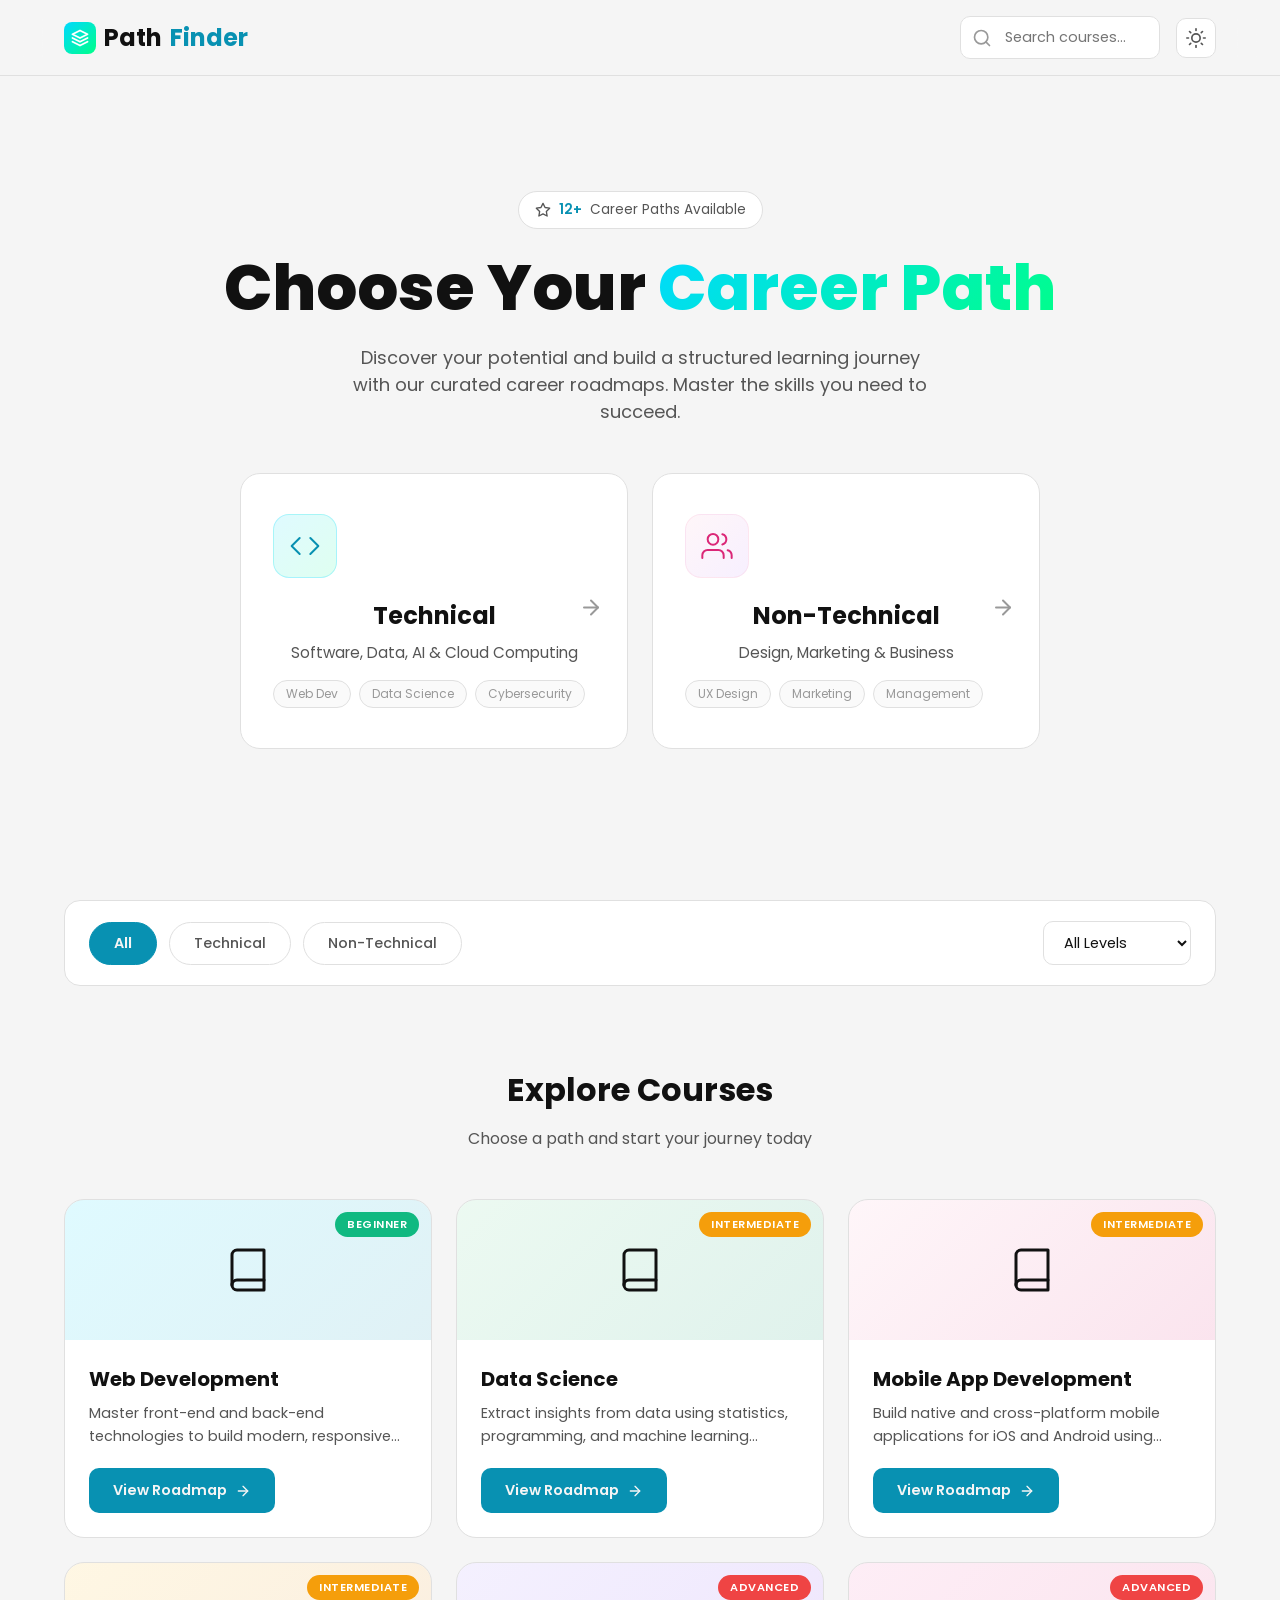
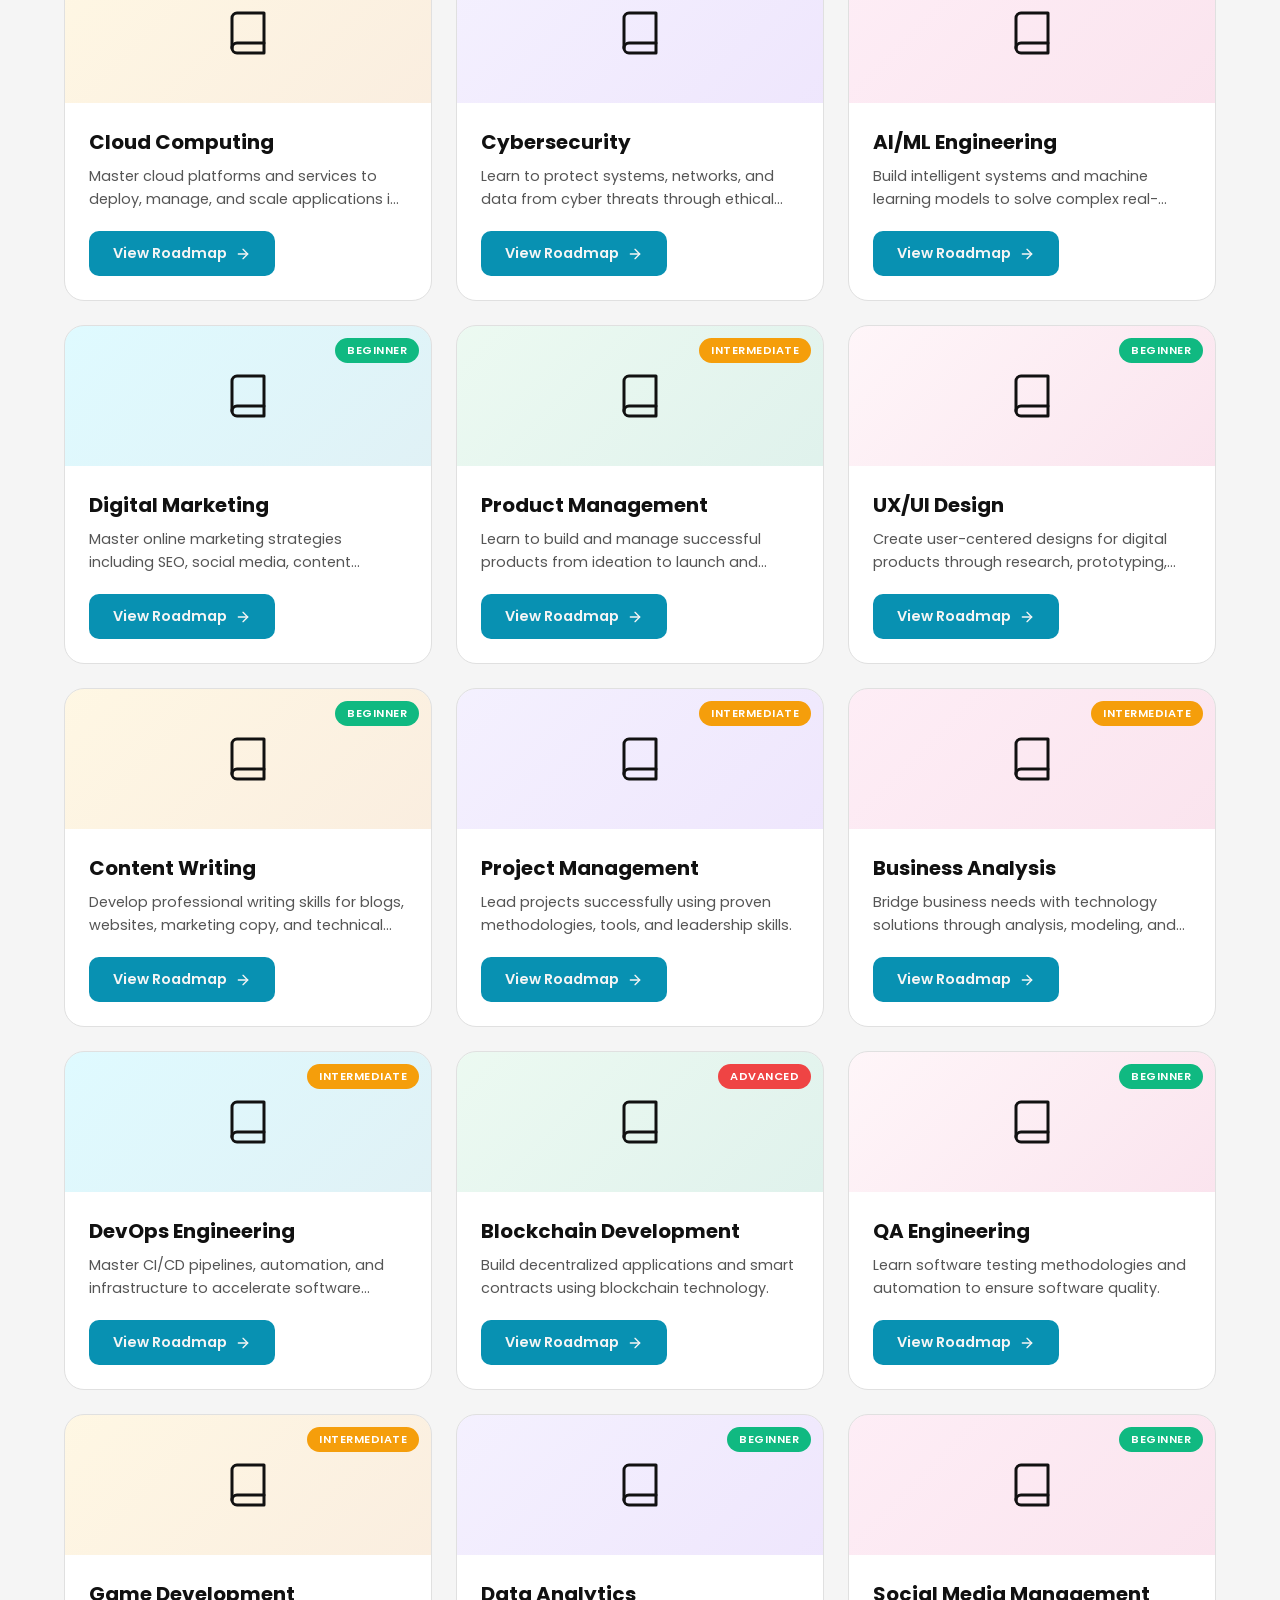
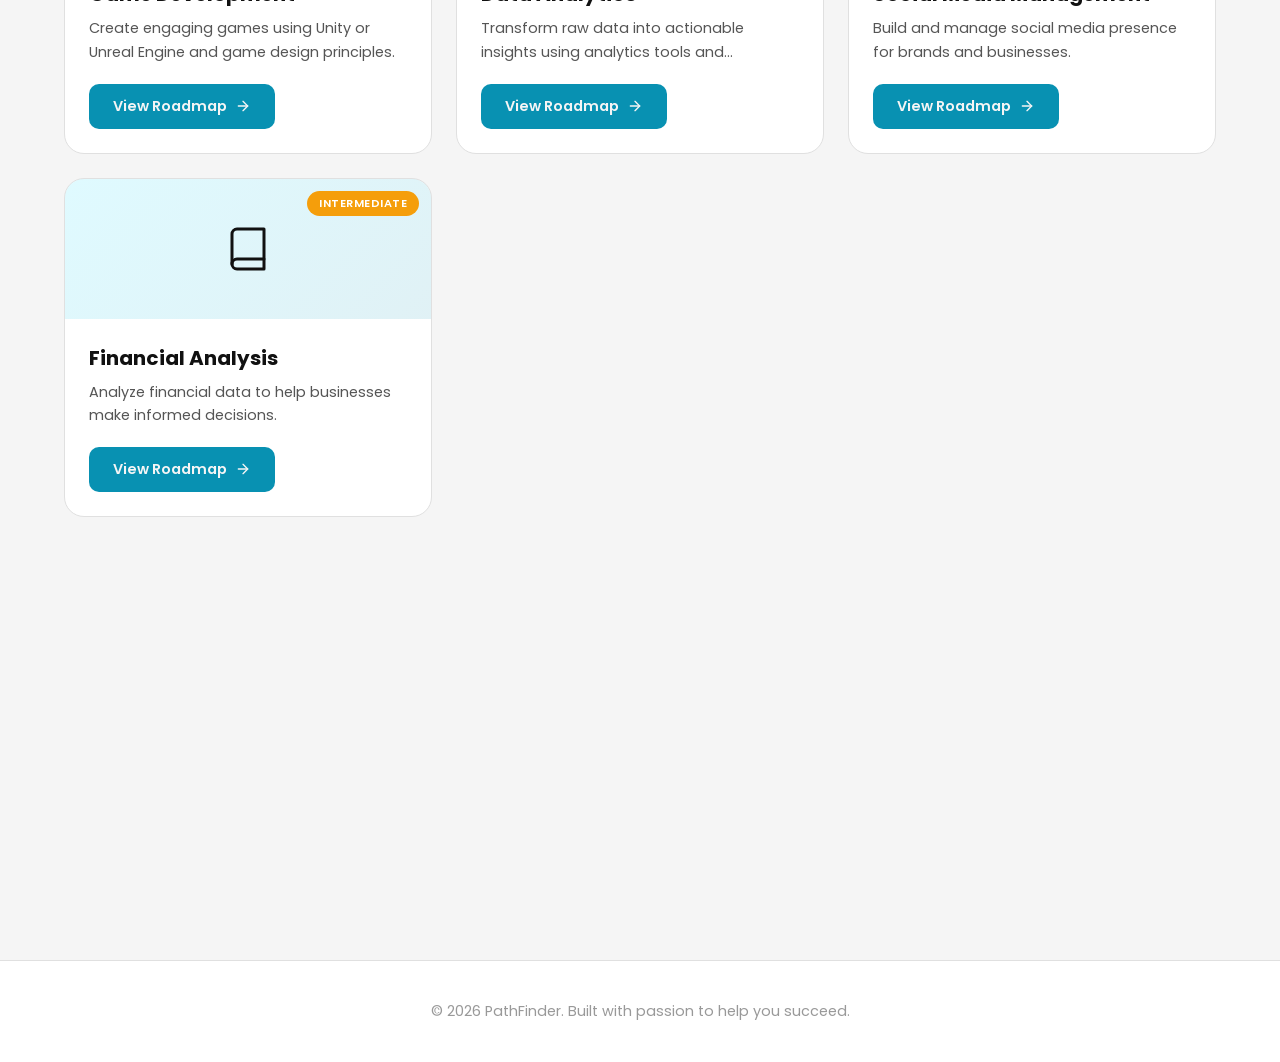
==== commit c1d7eb1c: "update project" ====
--- a/index.html
+++ b/index.html
@@ -157,4 +157,4 @@
 
     <script src="script.js"></script>
 </body>
-</html>
+</html>
--- a/style.css
+++ b/style.css
@@ -1140,4 +1140,4 @@
     .page-title {
         font-size: 2rem;
     }
-}
+}
